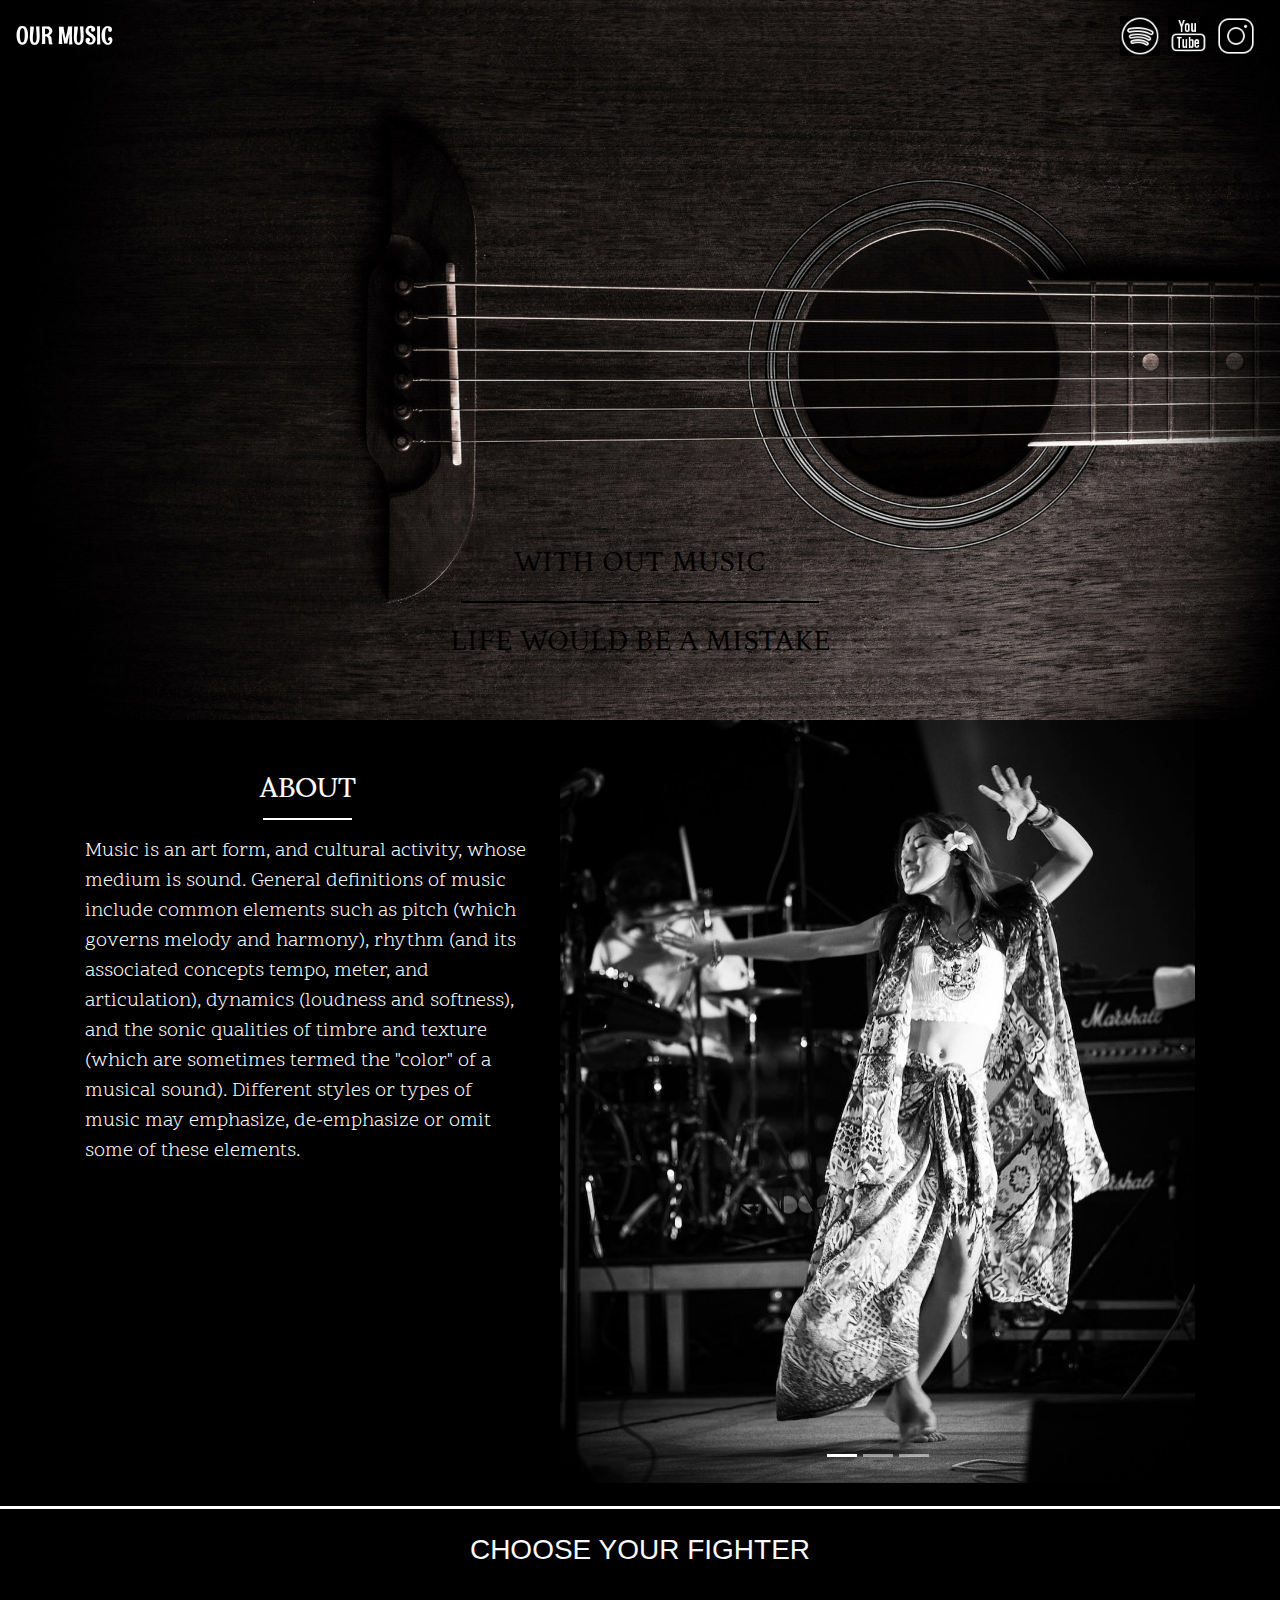
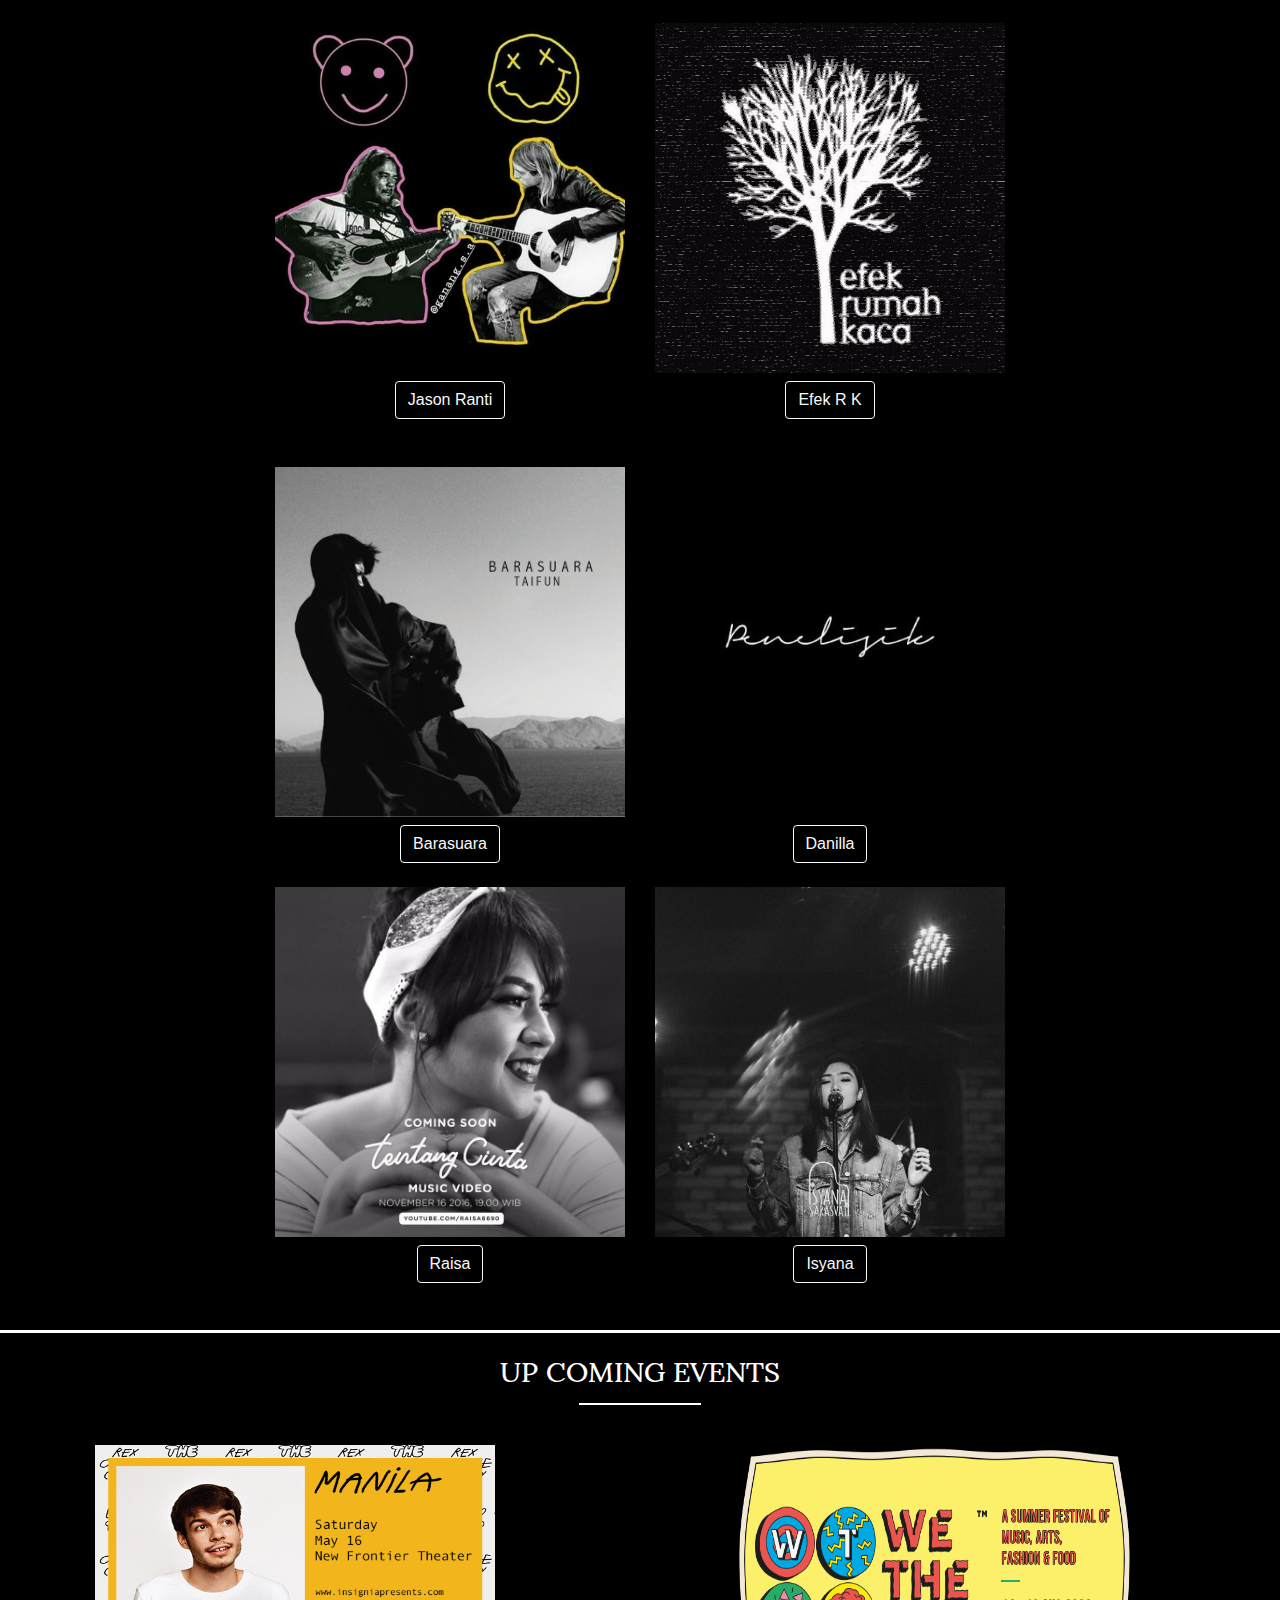
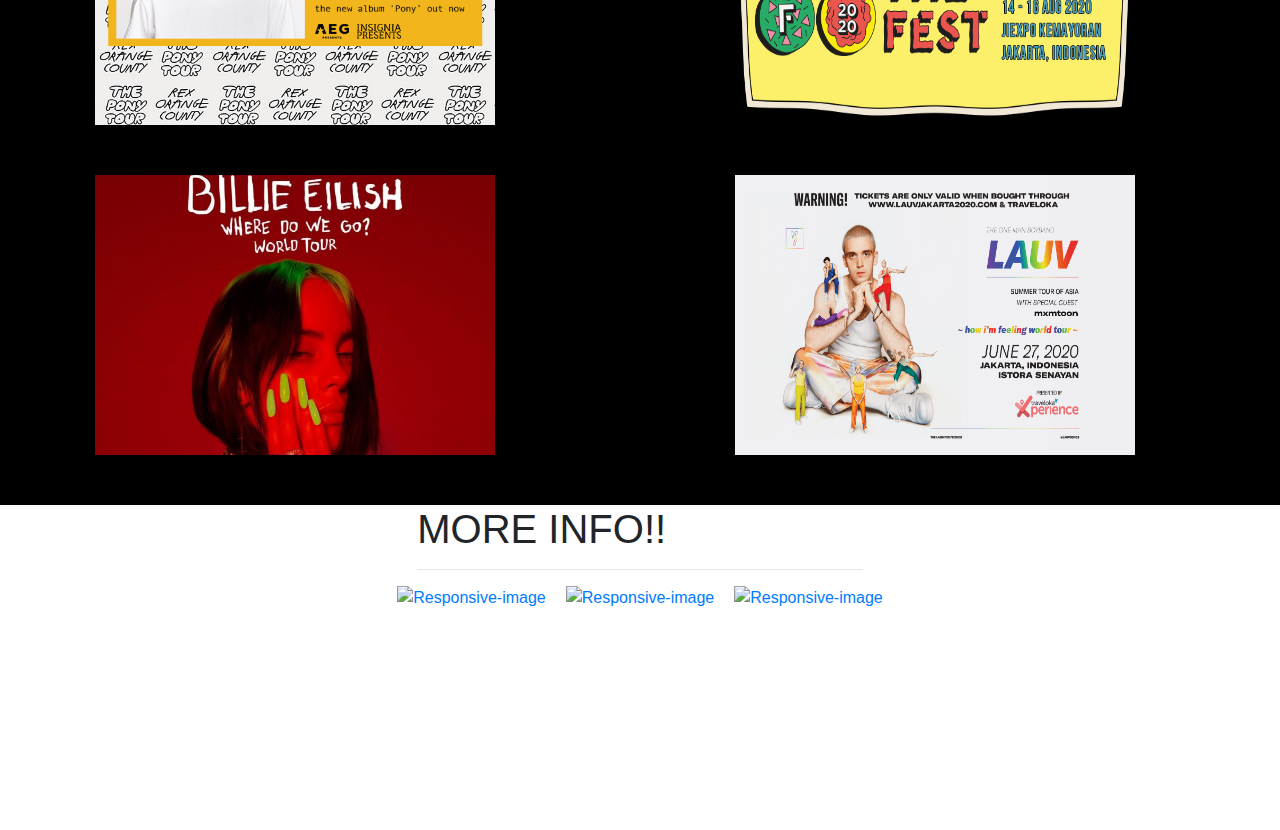
==== index.html @ abe3a5c9 "upload pertama" ====
<!DOCTYPE html>
<html lang="en">

<head>
    <meta charset="UTF-8">
    <meta name="viewport" content="width=device-width, initial-scale=1.0">
    <title>Our Music</title>
    <link href="https://stackpath.bootstrapcdn.com/font-awesome/4.7.0/css/font-awesome.min.css" rel="stylesheet"
        integrity="sha384-wvfXpqpZZVQGK6TAh5PVlGOfQNHSoD2xbE+QkPxCAFlNEevoEH3Sl0sibVcOQVnN" crossorigin="anonymous">
    <link href="https://fonts.googleapis.com/css?family=Raleway&display=swap" rel="stylesheet">
    <link rel="stylesheet" href="https://stackpath.bootstrapcdn.com/bootstrap/4.4.1/css/bootstrap.min.css"
        integrity="sha384-Vkoo8x4CGsO3+Hhxv8T/Q5PaXtkKtu6ug5TOeNV6gBiFeWPGFN9MuhOf23Q9Ifjh" crossorigin="anonymous">
    <link href="https://fonts.googleapis.com/css?family=Rum+Raisin&display=swap" rel="stylesheet">
    <link rel="stylesheet" href="assets/css/home-page.css">
    <link href="https://fonts.googleapis.com/css?family=Petrona&display=swap" rel="stylesheet">
    <link href="https://fonts.googleapis.com/css?family=Sumana&display=swap" rel="stylesheet">
    <link href="https://fonts.googleapis.com/css?family=Scope+One&display=swap" rel="stylesheet">
</head>

<body>
    <header class="navigasi">
        <div class="navbar-fixed">
            <nav class="navbar transparent fixed-top navbar-expand-lg navbar-dark bg-transparent ">
                <a class="navbar-brand" href="#"><span class="logo">OUR MUSIC</span></a>
                <button class="navbar-toggler" type="button" data-toggle="collapse" data-target="#navbarNavAltMarkup"
                    aria-controls="navbarNavAltMarkup" aria-expanded="false" aria-label="Toggle navigation">
                    <span class="navbar-toggler-icon"></span>
                </button>
                <div class="collapse navbar-collapse" id="navbarNavAltMarkup">
                    <div class="navbar-nav ml-auto">
                        <a class="nav-item nav-link" href="https://www.spotify.com/id/" target="_blank"><img
                                class="image-fluid" src="/assets/images/Enggar/spotify.png" alt=""></a>
                        <a class="nav-item nav-link" href="https://www.youtube.com/id/" target="_blank"><img
                                class="image-fluid" src="/assets/images/Enggar/youtube.png" alt=""></a>
                        <a class="nav-item nav-link" href="https://www.instagram.com/id/" target="_blank"><img
                                class="image-fluid" src="/assets/images/Enggar/instagram.png" alt=""></a>
                    </div>
                </div>
            </nav>
        </div>
    </header>
    <!-- Dibawah untuk menampilkan carousel -->

    <main class="main1">
        <div id="carouselExampleSlidesOnly" class="carousel slide" data-ride="carousel">
            <div class="carousel-inner">
                <div class="carousel-item active">
                    <img class="d-block w-100" src="/assets/images/Enggar/courasel.jpg" alt="First slide">
                    <div class="carousel-caption d-none d-md-block ">
                        <p class="pp">WITH OUT MUSIC </p>
                        <hr>
                        <p class="pp">LIFE WOULD BE A MISTAKE</p>
                    </div>

                </div>
            </div>
        </div>
    </main>

    <!-- Dibawah untuk menampilkan container bagian about -->
    <div class="container">
        <div class="row main2">
            <div class="col-md-5 mt-5 text-light">
                <h3 class="text-center">ABOUT</h3>
                <hr>
                <p>Music is an art form, and cultural activity, whose medium is sound. General definitions of music
                    include common elements such as pitch (which governs melody and harmony), rhythm (and its
                    associated concepts tempo, meter, and articulation), dynamics (loudness and softness), and the
                    sonic qualities of timbre and texture (which are sometimes termed the "color" of a musical
                    sound). Different styles or types of music may emphasize, de-emphasize or omit some of these
                    elements. </p>
            </div>
            <div class="col-md-7">
                <div id="carouselExampleIndicators" class="carousel" data-ride="carousel">
                    <ol class="carousel-indicators">
                        <li data-target="#carouselExampleIndicators" data-slide-to="0" class="active"></li>
                        <li data-target="#carouselExampleIndicators" data-slide-to="1"></li>
                        <li data-target="#carouselExampleIndicators" data-slide-to="2"></li>
                    </ol>
                    <div class="carousel-inner text-center">
                        <div class="carousel-item active">
                            <img class="img-fluid" src="./assets/images/Enggar/barasuara.jpg" alt="First slide">
                        </div>
                        <div class="carousel-item">
                            <img class="img-fluid" src="assets/images/Enggar/danilla.jpg" alt="Second slide">
                        </div>
                        <div class="carousel-item">
                            <img class="img-fluid" src="assets/images/Enggar/isyana.jpg" alt="Second slide">
                        </div>
                    </div>
                </div>
            </div>
        </div>
    </div>

    <hr class="hr-boundary">

    <!-- Dibawah untuk menampilkan container bagian choose your fighter -->


    <div class="container mt-4">
        <div class="row">
            <div class="col-md-12 text-center text-light">
                <h3>CHOOSE YOUR FIGHTER</h3>
                <hr>
            </div>
        </div>
    </div>

    <div class="container mt-4">
        <div class="row d-flex justify-content-center">
            <div class="col-md-4 text-center">
                <img class="img-fluid" src="./assets/images/Enggar/jsn.jpg" alt="">
                <a href="./jason.html" class="btn btn-outline-light mt-2 mb-4">Jason Ranti</a>
            </div>
            <div class="col-md-4 text-center">
                <img class="img-fluid" src="./assets/images/Enggar/erkc.jpg" alt="">
                <a href="" class="btn btn-outline-light mt-2">Efek R K</a>
            </div>
        </div>
    </div>

    <div class="container mt-4">
        <div class="row d-flex justify-content-center">
            <div class="col-md-4 text-center">
                <img class="img-fluid" src="./assets/images/Enggar/album1.jpg" alt="">
                <a href="./bara.html" class="btn btn-outline-light mt-2">Barasuara</a>
            </div>
            <div class="col-md-4 text-center">
                <img class="img-fluid" src="./assets/images/Enggar/album3.jpg" alt="">
                <a href="./danilla.html" class="btn btn-outline-light mt-2">Danilla</a>
            </div>
        </div>
    </div>

    <div class="container mt-4">
        <div class="row d-flex justify-content-center">
            <div class="col-md-4 text-center">
                <img class="img-fluid" src="./assets/images/Enggar/album4.jpg" alt="">
                <a href="./raisha.html" class="btn btn-outline-light mt-2 mb-4">Raisa</a>
            </div>
            <div class="col-md-4 text-center">
                <img class="img-fluid" src="./assets/images/Enggar/isyana.jpg" alt="">
                <a href="./isyana.html" class="btn btn-outline-light mt-2">Isyana</a>
            </div>
        </div>
    </div>

    <hr class="hr-boundary-2">


    <!-- Dibawah Merupakan Up Coming Events -->

    <main class="main4">
        <div class="container-fluid">
            <div class="col-md-12">
                <h3>UP COMING EVENTS</h3>
                <hr>
                <br>
            </div>
            <div class="acara">
                <div class="row">
                    <div class="col-md-6">
                        <a href="https://www.ismayalive.com/upcoming" target="_blank"><img class="img-fluid"
                                src="./assets/images/Enggar/rexorange.jpg" alt=""></a>
                    </div>
                    <div class="col-md-6">
                        <a href="https://www.ismayalive.com/upcoming" target="_blank"><img class="img-fluid"
                                src="./assets/images/Enggar/wtf.png" alt=""></a>
                    </div>
                    <div class="col-md-6">
                        <a href="https://www.ismayalive.com/upcoming" target="_blank"><img class="img-fluid"
                                src="./assets/images/Enggar/billie.jpeg" alt=""></a>
                    </div>
                    <div class="col-md-6">
                        <a href="https://www.ismayalive.com/upcoming" target="_blank"><img class="img-fluid"
                                src="./assets/images/Enggar/lauv.png" alt=""></a>
                    </div>
                </div>
            </div>
        </div>
    </main>

    <!-- Dibawah merupakan footer -->
    <footer>
        <div class="section-footer">
            <div class="container-fluid">
                <div class="col-sm-12">
                    <h1>MORE INFO!! </h1>
                    <hr>
                </div>
                <div class="container-footer">
                    <div class="row">
                        <div class="col-xs-6">
                            <a href="https://spotify.com/" target="_blank"><span class="model1"><img class="img-fluid"
                                        src="https://img.icons8.com/metro/52/000000/spotify.png"
                                        alt="Responsive-image"></span></a>
                        </div>
                        <div class="col-xs-6">
                            <a href="https://youtube.com/" target="_blank"><span class="model1"><img class="img-fluid"
                                        src="https://img.icons8.com/ios/100/000000/youtube.png"
                                        alt="Responsive-image"></span></a>
                        </div>
                        <div class="col-xs-6">
                            <a href="https://www.instagram.com/" target="_blank"><span class="model1"><img
                                        class="img-fluid" src="https://img.icons8.com/metro/52/000000/instagram-new.png"
                                        alt="Responsive-image"></span></a>
                        </div>
                    </div>
                </div>


            </div>
        </div>
    </footer>







    <script src="https://code.jquery.com/jquery-3.4.1.slim.min.js"
        integrity="sha384-J6qa4849blE2+poT4WnyKhv5vZF5SrPo0iEjwBvKU7imGFAV0wwj1yYfoRSJoZ+n" crossorigin="anonymous">
    </script>
    <script src="https://cdn.jsdelivr.net/npm/popper.js@1.16.0/dist/umd/popper.min.js"
        integrity="sha384-Q6E9RHvbIyZFJoft+2mJbHaEWldlvI9IOYy5n3zV9zzTtmI3UksdQRVvoxMfooAo" crossorigin="anonymous">
    </script>
    <script src="https://stackpath.bootstrapcdn.com/bootstrap/4.4.1/js/bootstrap.min.js"
        integrity="sha384-wfSDF2E50Y2D1uUdj0O3uMBJnjuUD4Ih7YwaYd1iqfktj0Uod8GCExl3Og8ifwB6" crossorigin="anonymous">
    </script>

</body>

</html>
---- assets/css/home-page.css ----
.navbar-fixed {
  font-family: 'Rum Raisin', sans-serif;
}

.navbar-fixed img {
  width: 40px;
  height: 40px;
  margin-left: -8px;
}

.navbar-fixed img:hover {
  -webkit-transform: scale(1.2);
          transform: scale(1.2);
}

.navbar-fixed .navbar-brand:hover {
  -webkit-transform: scale(1.15);
          transform: scale(1.15);
}

.logo {
  font-size: 25px;
  text-align: center;
}

footer {
  background-color: white;
  margin-left: 0%;
  display: -webkit-box;
  display: -ms-flexbox;
  display: flex;
  -webkit-box-pack: center;
      -ms-flex-pack: center;
          justify-content: center;
}

footer img {
  width: 30px;
  margin-left: 10px;
  margin-right: 10px;
  margin-bottom: 120px;
}

body {
  background-color: black;
}

.main1 p {
  font-size: 30px;
  font-family: 'Petrona', serif;
  color: black !important;
}

.main1 h4 {
  font-family: 'Petrona', serif;
}

.main1 hr {
  width: 40%;
  border-top: 2px solid;
  color: black;
}

.main2 h3 {
  font-family: 'Sumana', serif;
}

.main2 hr {
  width: 20%;
  border-top: 2px solid;
  color: white;
}

.main2 p {
  font-family: 'Scope One', serif;
  font-size: 20px;
  color: white;
}

.main3 {
  display: -webkit-box;
  display: -ms-flexbox;
  display: flex;
  -webkit-box-pack: center;
      -ms-flex-pack: center;
          justify-content: center;
}

.main3 h3 {
  color: white !important;
  font-family: 'Sumana', serif;
  margin-top: 20px;
}

.main3 hr {
  width: 10%;
  border-top: 2px solid;
  color: white;
}

.main3 img {
  width: 300px !important;
  height: 250px;
  margin-bottom: 20px;
  margin-left: 60px;
}

.main3 button {
  display: -webkit-box;
  display: -ms-flexbox;
  display: flex;
  -webkit-box-pack: center;
      -ms-flex-pack: center;
          justify-content: center;
  margin-left: 40%;
  margin-bottom: 20px;
}

.album-1 {
  display: -webkit-box;
  display: -ms-flexbox;
  display: flex;
  -webkit-box-pack: center;
      -ms-flex-pack: center;
          justify-content: center;
}

.main4 h3 {
  display: -webkit-box;
  display: -ms-flexbox;
  display: flex;
  -webkit-box-pack: center;
      -ms-flex-pack: center;
          justify-content: center;
  color: white !important;
  font-family: 'Sumana', serif;
  margin-top: 20px;
}

.main4 hr {
  width: 10%;
  border-top: 2px solid;
  color: white;
}

.acara img {
  display: -webkit-box;
  display: -ms-flexbox;
  display: flex;
  -webkit-box-pack: center;
      -ms-flex-pack: center;
          justify-content: center;
  display: flex !important;
  justify-content: center !important;
  width: 400px !important;
  height: 280px;
  margin-bottom: 50px;
  margin-left: 80px;
}

.acara img:hover {
  -webkit-transform: scale(1.02);
          transform: scale(1.02);
}

.container-footer {
  margin-bottom: 100px !important;
}

.container-footer h1 {
  font-family: 'Sumana', serif;
}

.container-footer hr {
  width: 10%;
  border-top: 2px solid;
  color: black;
}

.hr-boundary {
  width: 100%;
  border-top: 3px solid;
  color: white;
  margin-top: 23px;
}

.hr-boundary-2 {
  width: 100%;
  border-top: 3px solid;
  color: white;
  margin-top: 23px;
}

@media screen and (max-width: 319px) {
  .logo {
    font-size: 20px;
    text-align: center;
  }
  .navbar-fixed {
    font-family: 'Rum Raisin', sans-serif;
  }
  .navbar-fixed img {
    width: 30px;
    height: 30px;
    margin-left: -8px;
  }
  .pp {
    font-size: 10px;
  }
  .main3 {
    width: 300px !important;
    height: 250px;
    margin-bottom: 20px;
    margin-left: 30px;
  }
}

@media (min-width: 320px) and (max-width: 418px) {
  .main3 img {
    width: 280px !important;
    height: 250px;
    margin-left: 30px;
  }
  .main4 img {
    width: 200px !important;
    height: 200px;
    margin-left: 20%;
  }
}

@media (min-width: 419px) and (max-width: 859px) {
  .main1 p {
    font-size: 28px;
  }
  .main3 img {
    width: 300px !important;
    height: 250px;
    margin-bottom: 20px;
    margin-left: 15%;
  }
  .main4 img {
    width: 200px !important;
    height: 200px;
    margin-bottom: 20px;
    margin-left: 15%;
  }
}
/*# sourceMappingURL=home-page.css.map */
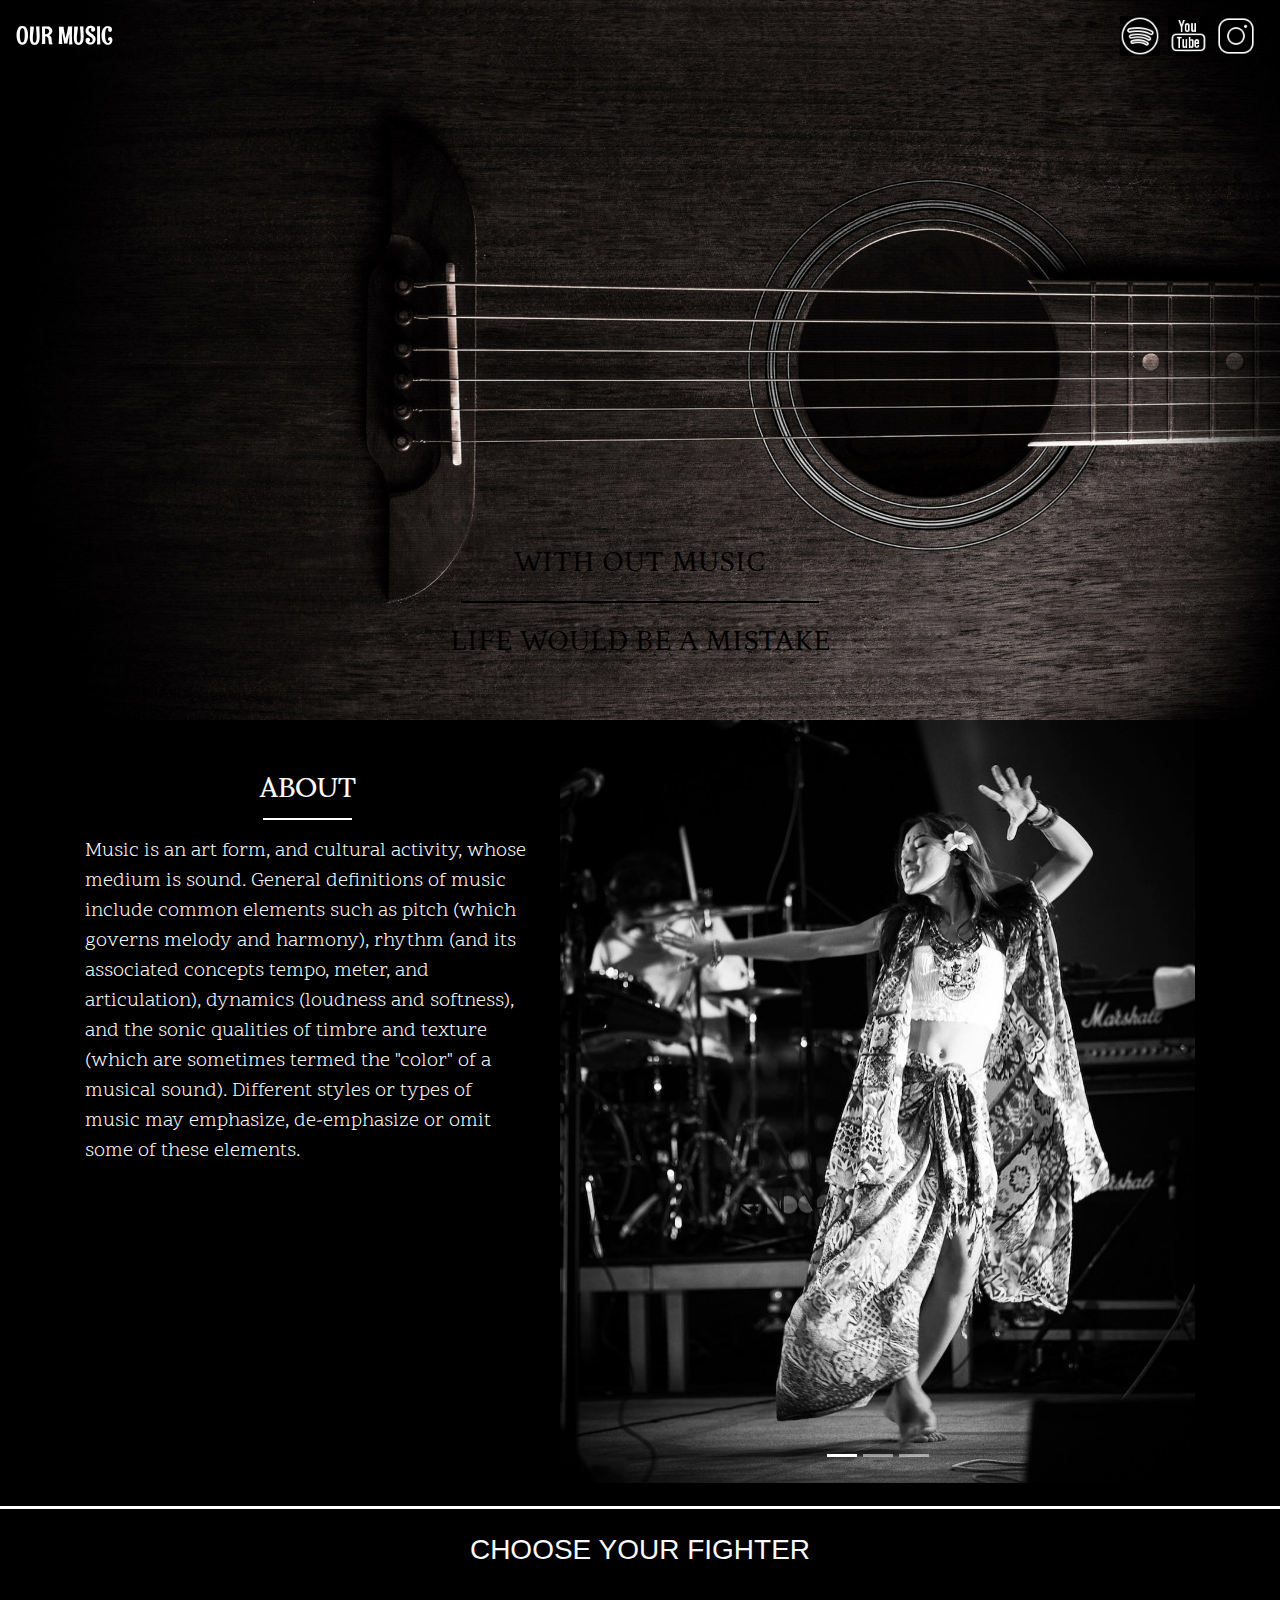
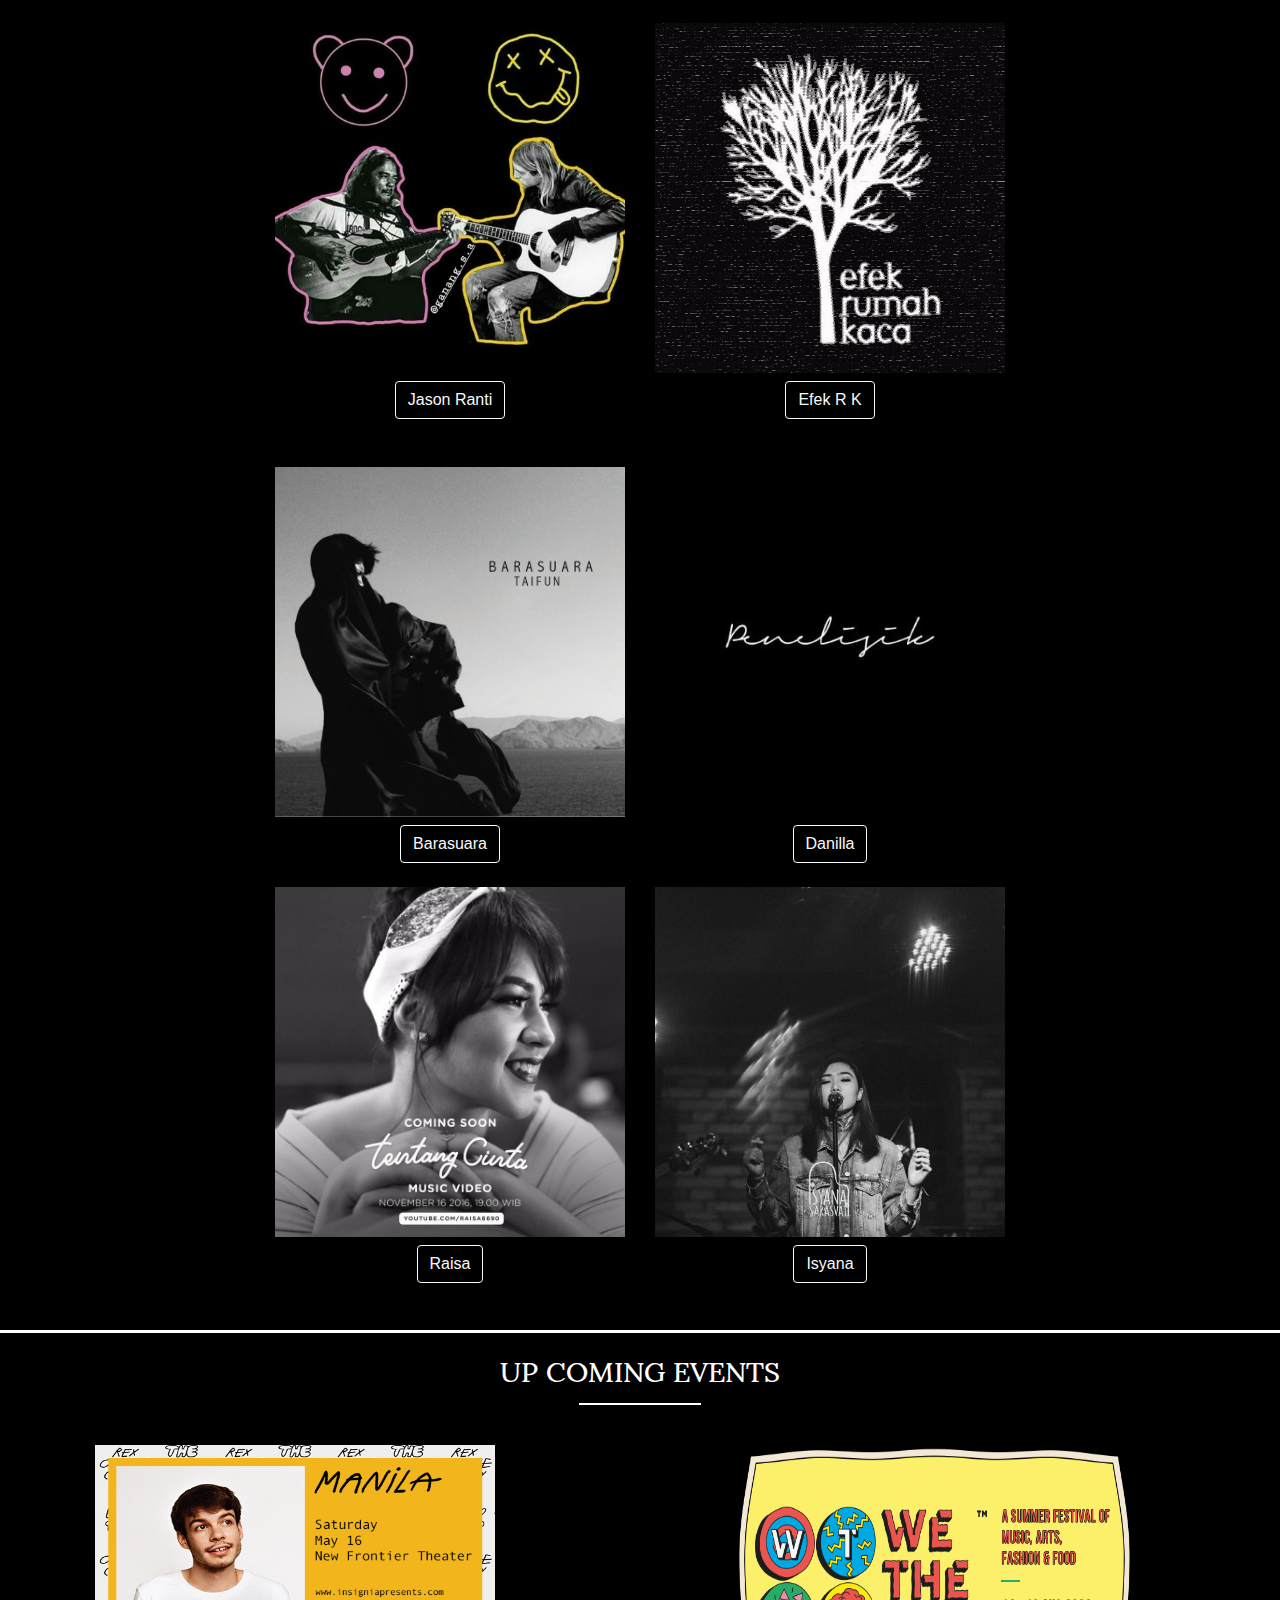
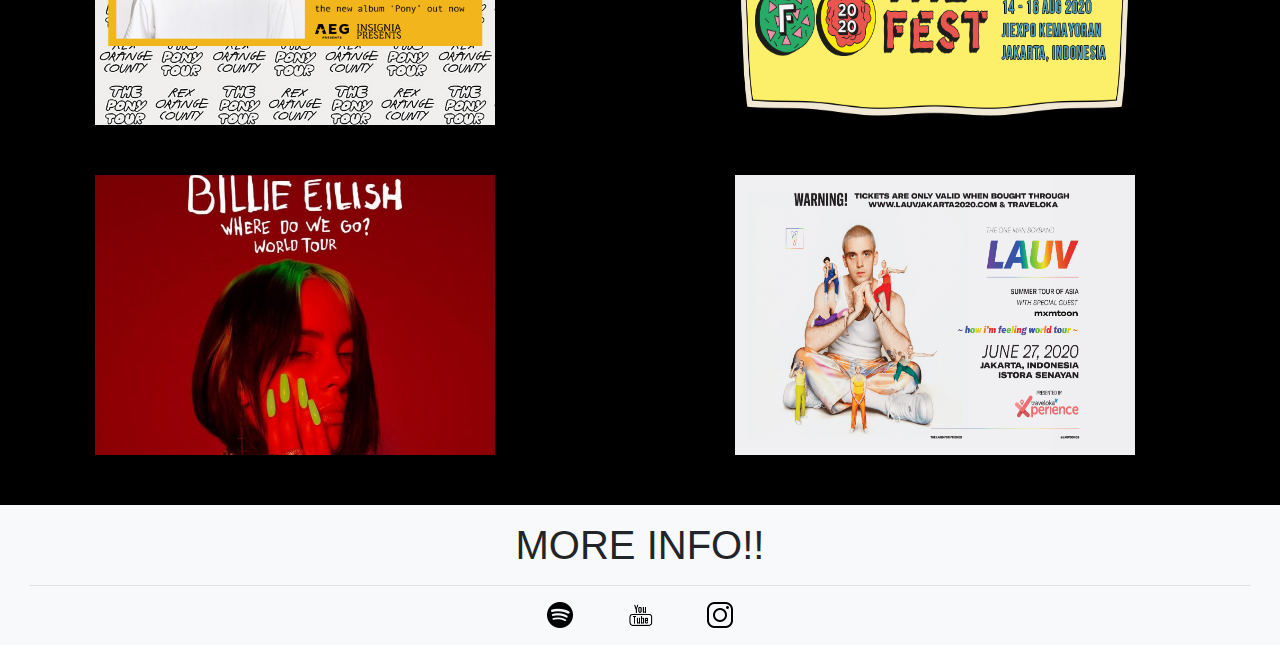
==== commit 4bb6c24d: "perbarui footer" ====
--- a/index.html
+++ b/index.html
@@ -182,37 +182,29 @@
     </main>
 
     <!-- Dibawah merupakan footer -->
-    <footer>
-        <div class="section-footer">
-            <div class="container-fluid">
-                <div class="col-sm-12">
-                    <h1>MORE INFO!! </h1>
-                    <hr>
-                </div>
-                <div class="container-footer">
-                    <div class="row">
-                        <div class="col-xs-6">
-                            <a href="https://spotify.com/" target="_blank"><span class="model1"><img class="img-fluid"
-                                        src="https://img.icons8.com/metro/52/000000/spotify.png"
-                                        alt="Responsive-image"></span></a>
-                        </div>
-                        <div class="col-xs-6">
-                            <a href="https://youtube.com/" target="_blank"><span class="model1"><img class="img-fluid"
-                                        src="https://img.icons8.com/ios/100/000000/youtube.png"
-                                        alt="Responsive-image"></span></a>
-                        </div>
-                        <div class="col-xs-6">
-                            <a href="https://www.instagram.com/" target="_blank"><span class="model1"><img
-                                        class="img-fluid" src="https://img.icons8.com/metro/52/000000/instagram-new.png"
-                                        alt="Responsive-image"></span></a>
-                        </div>
-                    </div>
-                </div>
-
-
-            </div>
-        </div>
-    </footer>
+    <div class="container-fluid bg-light text-center pt-3 pb-3 foot">
+        <div class="col-sm-12">
+            <h1>MORE INFO!! </h1>
+            <hr class="hr">
+        </div>
+        <div class="col-sm-12 col-md-12 col-lg-12 d-flex justify-content-center">
+            <div>
+                <a href="https://spotify.com/" target="_blank">
+                    <img class="w-50" src="./assets/images/raisa/spotify.png" alt="Responsive-image">
+                </a>
+            </div>
+            <div>
+                <a href="https://youtube.com/" target="_blank">
+                    <img class="w-25 mx-1" src="./assets/images/raisa/youtube.png" alt="Responsive-image">
+                </a>
+            </div>
+            <div>
+                <a href="https://www.instagram.com/" target="_blank">
+                    <img class="w-50" src="./assets/images/raisa/instagram-new.png" alt="Responsive-image">
+                </a>
+            </div>
+        </div>
+    </div>
 
 
 
